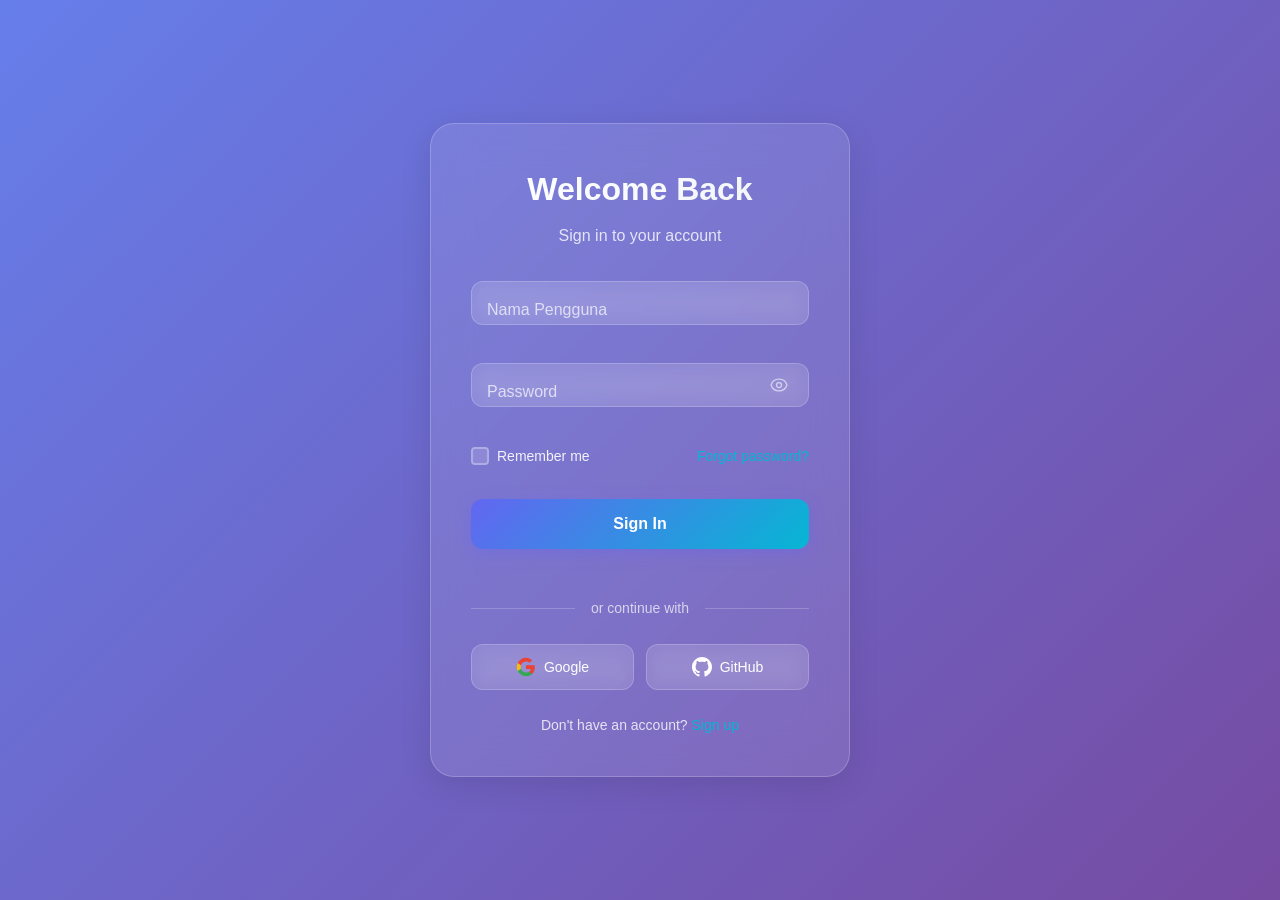
==== loginn/index.html @ 23e76a85 "Update index.html" ====
<!DOCTYPE html>
<html lang="en">
<head>
    <meta charset="UTF-8">
    <meta name="viewport" content="width=device-width, initial-scale=1.0">
    <title>Glassmorphism Login Form</title>
    <meta name="description" content="Frosted-glass login form with backdrop blur, floating labels and social sign-in.">
    <meta name="author" content="Aigars Silkalns / Colorlib">
    <link rel="canonical" href="https://puikinsh.github.io/login-forms/forms/glassmorphism/">
    <link rel="icon" type="image/svg+xml" href="data:image/svg+xml,<svg xmlns='http://www.w3.org/2000/svg' viewBox='0 0 100 100'><circle cx='50' cy='50' r='48' fill='%236366f1'/><text x='50' y='68' font-size='60' text-anchor='middle' fill='white' font-family='system-ui,sans-serif'>L</text></svg>">
    <meta property="og:type" content="website">
    <meta property="og:title" content="Glassmorphism Login Form">
    <meta property="og:description" content="Frosted-glass login form with backdrop blur, floating labels and social sign-in.">
    <meta property="og:url" content="https://puikinsh.github.io/login-forms/forms/glassmorphism/">
    <meta property="og:image" content="https://puikinsh.github.io/login-forms/assets/screenshots/glassmorphism.png">
    <meta name="twitter:card" content="summary_large_image">
    <meta name="twitter:title" content="Glassmorphism Login Form">
    <meta name="twitter:description" content="Frosted-glass login form with backdrop blur, floating labels and social sign-in.">
    <meta name="twitter:image" content="https://puikinsh.github.io/login-forms/assets/screenshots/glassmorphism.png">
    <link rel="stylesheet" href="style.css">
</head>
<body>
    <div class="login-container">
        <div class="login-card">
            <div class="login-header">
                <h2>Welcome Back</h2>
                <p>Sign in to your account</p>
            </div>
            
            <form class="login-form" id="registerForm" novalidate>
                <div class="form-group">
                    <div class="input-wrapper">
                        <input type="nama pengguna" id="username" name="nama pengguna" required autocomplete="nama pengguna">
                        <label for="email">Nama Pengguna</label>
                        <span class="focus-border"></span>
                    </div>
                    <span class="error-message" id="nama error"></span>
                </div>

                <div class="form-group">
                    <div class="input-wrapper password-wrapper">
                        <input type="password" id="password" name="password" required autocomplete="current-password">
                        <label for="password">Password</label>
                        <button type="button" class="password-toggle" id="passwordToggle" aria-label="Toggle password visibility">
                            <span class="eye-icon"></span>
                        </button>
                        <span class="focus-border"></span>
                    </div>
                    <span class="error-message" id="passwordError"></span>
                </div>

                <div class="form-options">
                    <label class="remember-wrapper">
                        <input type="checkbox" id="remember" name="remember">
                        <span class="checkbox-label">
                            <span class="checkmark"></span>
                            Remember me
                        </span>
                    </label>
                    <a href="#" class="forgot-password">Forgot password?</a>
                </div>

                <button type="submit" class="login-btn btn">
                    <span class="btn-text">Sign In</span>
                    <span class="btn-loader"></span>
                </button>
                <div id="alertBox" class="alert" style="display:none;"></div>
            </form>
           <div class="divider">
                <span>or continue with</span>
           </div>

            <div class="social-login">
                <button type="button" class="social-btn google-btn">
                    <span class="social-icon google-icon"></span>
                    Google
                </button>
                <button type="button" class="social-btn github-btn">
                    <span class="social-icon github-icon"></span>
                    GitHub
                </button>
            </div>

            <div class="signup-link">
                <p>Don't have an account? <a href="#">Sign up</a></p>
            </div>

            <div class="success-message" id="successMessage">
                <div class="success-icon">✓</div>
                <h3>Login Successful!</h3>
                <p>Redirecting to your dashboard...</p>
            </div>
        </div>
    </div>

    <script src="../../shared/js/form-utils.js"></script>
   <script src="js/login.js"></script>
</body>
</html>
---- loginn/style.css ----
/* Glassmorphism Login Form - Complete & Self-Contained */

* {
    margin: 0;
    padding: 0;
    box-sizing: border-box;
}

body {
    font-family: 'Inter', -apple-system, BlinkMacSystemFont, 'Segoe UI', Roboto, sans-serif;
    background: linear-gradient(135deg, #667eea 0%, #764ba2 100%);
    min-height: 100vh;
    display: flex;
    align-items: center;
    justify-content: center;
    padding: 20px;
    line-height: 1.6;
}

.login-container {
    width: 100%;
    max-width: 420px;
    perspective: 1000px;
}

/* Form Group & Input Styles */
.form-group {
    margin-bottom: 24px;
    position: relative;
}

.input-wrapper {
    position: relative;
    display: flex;
    flex-direction: column;
}

.input-wrapper input {
    background: rgba(255, 255, 255, 0.1);
    border: 1px solid rgba(255, 255, 255, 0.2);
    border-radius: 12px;
    padding: 16px 16px 8px 16px;
    color: white;
    font-size: 16px;
    font-weight: 400;
    transition: all 0.3s cubic-bezier(0.4, 0, 0.2, 1);
    width: 100%;
    outline: none;
    -webkit-backdrop-filter: blur(10px);
    backdrop-filter: blur(10px);
}

.input-wrapper input::placeholder {
    color: transparent;
}

.input-wrapper label {
    position: absolute;
    left: 16px;
    top: 16px;
    color: rgba(255, 255, 255, 0.7);
    font-size: 16px;
    font-weight: 400;
    transition: all 0.3s cubic-bezier(0.4, 0, 0.2, 1);
    pointer-events: none;
    transform-origin: left top;
}

.input-wrapper input:focus,
.input-wrapper input:valid {
    border-color: #06b6d4;
    background: rgba(255, 255, 255, 0.15);
    transform: translateY(-2px);
    box-shadow: 0 8px 25px rgba(6, 182, 212, 0.2);
}

.input-wrapper input:focus + label,
.input-wrapper input:valid + label {
    transform: translateY(-8px) scale(0.85);
    color: #06b6d4;
    font-weight: 500;
}

.focus-border {
    position: absolute;
    bottom: 0;
    left: 50%;
    width: 0;
    height: 2px;
    background: linear-gradient(90deg, #06b6d4, #6366f1);
    transition: all 0.3s cubic-bezier(0.4, 0, 0.2, 1);
    transform: translateX(-50%);
    border-radius: 2px;
}

.input-wrapper input:focus ~ .focus-border {
    width: 100%;
}

/* Error States */
.error-message {
    display: block;
    color: #ef4444;
    font-size: 12px;
    font-weight: 500;
    margin-top: 6px;
    margin-left: 4px;
    opacity: 0;
    transform: translateY(-10px);
    transition: all 0.3s cubic-bezier(0.4, 0, 0.2, 1);
    background: rgba(239, 68, 68, 0.1);
    padding: 4px 8px;
    border-radius: 6px;
    -webkit-backdrop-filter: blur(10px);
    backdrop-filter: blur(10px);
}

.error-message.show {
    opacity: 1;
    transform: translateY(0);
}

.form-group.error .input-wrapper input {
    border-color: #ef4444;
    background: rgba(239, 68, 68, 0.1);
    animation: shake 0.5s ease-in-out;
}

/* Button Styles */
.btn {
    background: linear-gradient(135deg, #6366f1 0%, #06b6d4 100%);
    border: none;
    border-radius: 12px;
    padding: 16px 24px;
    color: white;
    font-size: 16px;
    font-weight: 600;
    cursor: pointer;
    transition: all 0.3s cubic-bezier(0.4, 0, 0.2, 1);
    position: relative;
    overflow: hidden;
    transform: translateY(0);
    box-shadow: 0 4px 15px rgba(99, 102, 241, 0.4);
}

.btn::before {
    content: '';
    position: absolute;
    top: 0;
    left: -100%;
    width: 100%;
    height: 100%;
    background: linear-gradient(90deg, transparent, rgba(255, 255, 255, 0.2), transparent);
    transition: left 0.5s ease;
}

.btn:hover {
    transform: translateY(-2px);
    box-shadow: 0 8px 25px rgba(99, 102, 241, 0.6);
}

.btn:hover::before {
    left: 100%;
}

.btn:active {
    transform: translateY(0);
}

/* Loading State */
.btn.loading {
    pointer-events: none;
}

.btn-text {
    transition: opacity 0.3s ease;
}

.btn-loader {
    position: absolute;
    top: 50%;
    left: 50%;
    transform: translate(-50%, -50%);
    width: 20px;
    height: 20px;
    border: 2px solid transparent;
    border-top: 2px solid white;
    border-radius: 50%;
    opacity: 0;
    animation: spin 1s linear infinite;
    transition: opacity 0.3s ease;
}

.btn.loading .btn-text {
    opacity: 0;
}

.btn.loading .btn-loader {
    opacity: 1;
}

/* Checkbox Styles */
.remember-wrapper {
    display: flex;
    align-items: center;
    gap: 8px;
    cursor: pointer;
}

.remember-wrapper input[type="checkbox"] {
    display: none;
}

.checkbox-label {
    color: rgba(255, 255, 255, 0.9);
    font-size: 14px;
    cursor: pointer;
    user-select: none;
    display: flex;
    align-items: center;
    gap: 8px;
}

.checkmark {
    width: 18px;
    height: 18px;
    border: 2px solid rgba(255, 255, 255, 0.3);
    border-radius: 4px;
    display: flex;
    align-items: center;
    justify-content: center;
    transition: all 0.3s cubic-bezier(0.4, 0, 0.2, 1);
    flex-shrink: 0;
    background: rgba(255, 255, 255, 0.1);
    -webkit-backdrop-filter: blur(10px);
    backdrop-filter: blur(10px);
}

.remember-wrapper input[type="checkbox"]:checked ~ .checkbox-label .checkmark {
    background: #06b6d4;
    border-color: #06b6d4;
    transform: scale(1.1);
}

.remember-wrapper input[type="checkbox"]:checked ~ .checkbox-label .checkmark::after {
    content: '✓';
    color: white;
    font-size: 11px;
    font-weight: bold;
    animation: checkmarkPop 0.3s cubic-bezier(0.68, -0.55, 0.265, 1.55);
}

/* Success Message */
.success-message {
    display: none;
    text-align: center;
    padding: 40px 20px;
    opacity: 0;
    transform: translateY(20px);
    transition: all 0.5s cubic-bezier(0.4, 0, 0.2, 1);
}

.success-message.show {
    display: block;
    opacity: 1;
    transform: translateY(0);
}

.success-icon {
    width: 60px;
    height: 60px;
    background: #22c55e;
    border-radius: 50%;
    display: flex;
    align-items: center;
    justify-content: center;
    font-size: 24px;
    color: white;
    margin: 0 auto 20px;
    animation: successPulse 0.6s cubic-bezier(0.68, -0.55, 0.265, 1.55);
}

.success-message h3 {
    color: white;
    font-size: 1.5rem;
    margin-bottom: 8px;
}

.success-message p {
    color: rgba(255, 255, 255, 0.8);
    font-size: 1rem;
}

/* Animations */
@keyframes spin {
    0% { transform: translate(-50%, -50%) rotate(0deg); }
    100% { transform: translate(-50%, -50%) rotate(360deg); }
}

@keyframes shake {
    0%, 100% { transform: translateX(0); }
    25% { transform: translateX(-5px); }
    75% { transform: translateX(5px); }
}

@keyframes checkmarkPop {
    0% { transform: scale(0); }
    50% { transform: scale(1.3); }
    100% { transform: scale(1); }
}

@keyframes successPulse {
    0% { transform: scale(0); }
    50% { transform: scale(1.1); }
    100% { transform: scale(1); }
}

.login-card {
    background: rgba(255, 255, 255, 0.1);
    backdrop-filter: blur(20px);
    -webkit-backdrop-filter: blur(20px);
    border: 1px solid rgba(255, 255, 255, 0.2);
    border-radius: 24px;
    padding: 40px;
    box-shadow: 0 8px 32px rgba(0, 0, 0, 0.1);
    transform: translateY(0);
    transition: all 0.3s cubic-bezier(0.4, 0, 0.2, 1);
    position: relative;
    overflow: hidden;
}

.login-card::before {
    content: '';
    position: absolute;
    top: 0;
    left: -100%;
    width: 100%;
    height: 2px;
    background: linear-gradient(90deg, transparent, #06b6d4, transparent);
    transition: left 0.5s ease;
}

.login-card:hover::before {
    left: 100%;
}

.login-card:hover {
    transform: translateY(-5px);
    box-shadow: 0 12px 40px rgba(0, 0, 0, 0.15);
}

.login-header {
    text-align: center;
    margin-bottom: 32px;
}

.login-header h2 {
    color: white;
    font-size: 2rem;
    font-weight: 700;
    margin-bottom: 8px;
    background: linear-gradient(135deg, #ffffff 0%, #f1f5f9 100%);
    -webkit-background-clip: text;
    background-clip: text;
    -webkit-text-fill-color: transparent;
}

.login-header p {
    color: rgba(255, 255, 255, 0.8);
    font-size: 1rem;
    font-weight: 400;
}

/* Password Toggle Specific Styles */
.password-wrapper {
    position: relative;
}

.password-wrapper input {
    padding-right: 48px;
}

.password-toggle {
    position: absolute;
    right: 12px;
    top: 50%;
    transform: translateY(-50%);
    background: none;
    border: none;
    cursor: pointer;
    padding: 8px;
    color: rgba(255, 255, 255, 0.6);
    transition: color 0.3s cubic-bezier(0.4, 0, 0.2, 1);
    z-index: 2;
}

.password-toggle:hover {
    color: rgba(255, 255, 255, 0.9);
}

.eye-icon {
    display: block;
    width: 20px;
    height: 20px;
    background-image: url("data:image/svg+xml,%3csvg xmlns='http://www.w3.org/2000/svg' fill='none' viewBox='0 0 24 24' stroke='rgba(255,255,255,0.6)' stroke-width='1.5'%3e%3cpath stroke-linecap='round' stroke-linejoin='round' d='M15 12a3 3 0 11-6 0 3 3 0 016 0z'/%3e%3cpath stroke-linecap='round' stroke-linejoin='round' d='M2.458 12C3.732 7.943 7.523 5 12 5c4.478 0 8.268 2.943 9.542 7-1.274 4.057-5.064 7-9.542 7-4.477 0-8.268-2.943-9.542-7z'/%3e%3c/svg%3e");
    background-size: contain;
    background-repeat: no-repeat;
    background-position: center;
    transition: background-image 0.3s cubic-bezier(0.4, 0, 0.2, 1);
}

.eye-icon.show-password {
    background-image: url("data:image/svg+xml,%3csvg xmlns='http://www.w3.org/2000/svg' fill='none' viewBox='0 0 24 24' stroke='rgba(255,255,255,0.6)' stroke-width='1.5'%3e%3cpath stroke-linecap='round' stroke-linejoin='round' d='M3.98 8.223A10.477 10.477 0 001.934 12C3.226 16.338 7.244 19.5 12 19.5c.993 0 1.953-.138 2.863-.395M6.228 6.228A10.45 10.45 0 0112 4.5c4.756 0 8.773 3.162 10.065 7.498a10.523 10.523 0 01-4.293 5.774M6.228 6.228L3 3m3.228 3.228l3.65 3.65m7.894 7.894L21 21m-3.228-3.228l-3.65-3.65m0 0a3 3 0 11-4.243-4.243m4.242 4.242L9.88 9.88'/%3e%3c/svg%3e");
}

/* Form Options */
.form-options {
    display: flex;
    justify-content: space-between;
    align-items: center;
    margin-bottom: 32px;
    flex-wrap: wrap;
    gap: 12px;
}

.forgot-password {
    color: #06b6d4;
    text-decoration: none;
    font-size: 14px;
    font-weight: 500;
    transition: all 0.3s cubic-bezier(0.4, 0, 0.2, 1);
    position: relative;
}

.forgot-password::after {
    content: '';
    position: absolute;
    bottom: -2px;
    left: 0;
    width: 0;
    height: 1px;
    background: #06b6d4;
    transition: width 0.3s cubic-bezier(0.4, 0, 0.2, 1);
}

.forgot-password:hover::after {
    width: 100%;
}

.forgot-password:hover {
    color: white;
}

/* Login Button */
.login-btn {
    width: 100%;
    margin-bottom: 24px;
}

/* Divider */
.divider {
    text-align: center;
    margin: 24px 0;
    position: relative;
    display: flex;
    align-items: center;
    justify-content: center;
}

.divider::before,
.divider::after {
    content: '';
    flex: 1;
    height: 1px;
    background: rgba(255, 255, 255, 0.2);
}

.divider::before {
    margin-right: 16px;
}

.divider::after {
    margin-left: 16px;
}

.divider span {
    color: rgba(255, 255, 255, 0.7);
    font-size: 14px;
    white-space: nowrap;
}

/* Social Login */
.social-login {
    display: flex;
    gap: 12px;
    margin-bottom: 24px;
}

.social-btn {
    flex: 1;
    background: rgba(255, 255, 255, 0.1);
    -webkit-backdrop-filter: blur(10px);
    backdrop-filter: blur(10px);
    border: 1px solid rgba(255, 255, 255, 0.2);
    border-radius: 12px;
    padding: 12px 16px;
    color: white;
    font-size: 14px;
    font-weight: 500;
    cursor: pointer;
    transition: all 0.3s cubic-bezier(0.4, 0, 0.2, 1);
    display: flex;
    align-items: center;
    justify-content: center;
    gap: 8px;
}

.social-btn:hover {
    background: rgba(255, 255, 255, 0.15);
    transform: translateY(-2px);
    box-shadow: 0 4px 15px rgba(0, 0, 0, 0.1);
}

.social-icon {
    width: 20px;
    height: 20px;
    background-size: contain;
    background-repeat: no-repeat;
    background-position: center;
}

.google-icon {
    background-image: url("data:image/svg+xml,%3csvg xmlns='http://www.w3.org/2000/svg' viewBox='0 0 24 24'%3e%3cpath fill='%23ea4335' d='M22.56 12.25c0-.78-.07-1.53-.2-2.25H12v4.26h5.92c-.26 1.37-1.04 2.53-2.21 3.31v2.77h3.57c2.08-1.92 3.28-4.74 3.28-8.09z'/%3e%3cpath fill='%2334a853' d='M12 23c2.97 0 5.46-.98 7.28-2.66l-3.57-2.77c-.98.66-2.23 1.06-3.71 1.06-2.86 0-5.29-1.93-6.16-4.53H2.18v2.84C3.99 20.53 7.7 23 12 23z'/%3e%3cpath fill='%23fbbc05' d='M5.84 14.09c-.22-.66-.35-1.36-.35-2.09s.13-1.43.35-2.09V7.07H2.18C1.43 8.55 1 10.22 1 12s.43 3.45 1.18 4.93l2.85-2.22.81-.62z'/%3e%3cpath fill='%23ea4335' d='M12 5.38c1.62 0 3.06.56 4.21 1.64l3.15-3.15C17.45 2.09 14.97 1 12 1 7.7 1 3.99 3.47 2.18 7.07l3.66 2.84c.87-2.6 3.3-4.53 6.16-4.53z'/%3e%3c/svg%3e");
}

.github-icon {
    background-image: url("data:image/svg+xml,%3csvg xmlns='http://www.w3.org/2000/svg' viewBox='0 0 24 24' fill='white'%3e%3cpath d='M12 0c-6.626 0-12 5.373-12 12 0 5.302 3.438 9.8 8.207 11.387.599.111.793-.261.793-.577v-2.234c-3.338.726-4.033-1.416-4.033-1.416-.546-1.387-1.333-1.756-1.333-1.756-1.089-.745.083-.729.083-.729 1.205.084 1.839 1.237 1.839 1.237 1.07 1.834 2.807 1.304 3.492.997.107-.775.418-1.305.762-1.604-2.665-.305-5.467-1.334-5.467-5.931 0-1.311.469-2.381 1.236-3.221-.124-.303-.535-1.524.117-3.176 0 0 1.008-.322 3.301 1.23.957-.266 1.983-.399 3.003-.404 1.02.005 2.047.138 3.006.404 2.291-1.552 3.297-1.23 3.297-1.23.653 1.653.242 2.874.118 3.176.77.84 1.235 1.911 1.235 3.221 0 4.609-2.807 5.624-5.479 5.921.43.372.823 1.102.823 2.222v3.293c0 .319.192.694.801.576 4.765-1.589 8.199-6.086 8.199-11.386 0-6.627-5.373-12-12-12z'/%3e%3c/svg%3e");
}

/* Signup Link */
.signup-link {
    text-align: center;
}

.signup-link p {
    color: rgba(255, 255, 255, 0.8);
    font-size: 14px;
}

.signup-link a {
    color: #06b6d4;
    text-decoration: none;
    font-weight: 500;
    transition: color 0.3s cubic-bezier(0.4, 0, 0.2, 1);
}

.signup-link a:hover {
    color: white;
}

/* Mobile Responsive */
@media (max-width: 480px) {
    .login-card {
        padding: 24px;
        margin: 10px;
        border-radius: 20px;
    }
    
    .login-header h2 {
        font-size: 1.75rem;
    }
    
    .password-wrapper input {
        padding-right: 44px;
    }
    
    .social-login {
        flex-direction: column;
    }
    
    .form-options {
        flex-direction: column;
        align-items: flex-start;
        gap: 16px;
    }
}
/* === Accessibility: keyboard focus indicators === */
/* Restores visible focus rings for keyboard users without affecting mouse interaction. */
:focus-visible {
    outline: 2px solid currentColor;
    outline-offset: 2px;
    border-radius: 4px;
}

/* Reduced motion: respect user preference. Animations defined per form will tone down. */
@media (prefers-reduced-motion: reduce) {
    *, *::before, *::after {
        animation-duration: 0.01ms !important;
        animation-iteration-count: 1 !important;
        transition-duration: 0.01ms !important;
        scroll-behavior: auto !important;
    }
}

#message{
background: #ff4e4e;
color: white;
text-align: center;
margin-top: 20px;
}

#alertBox{
position: fixed;
top: 20px;
left: 50%;
transform: translateX(-50%);
z-index: 999;
}
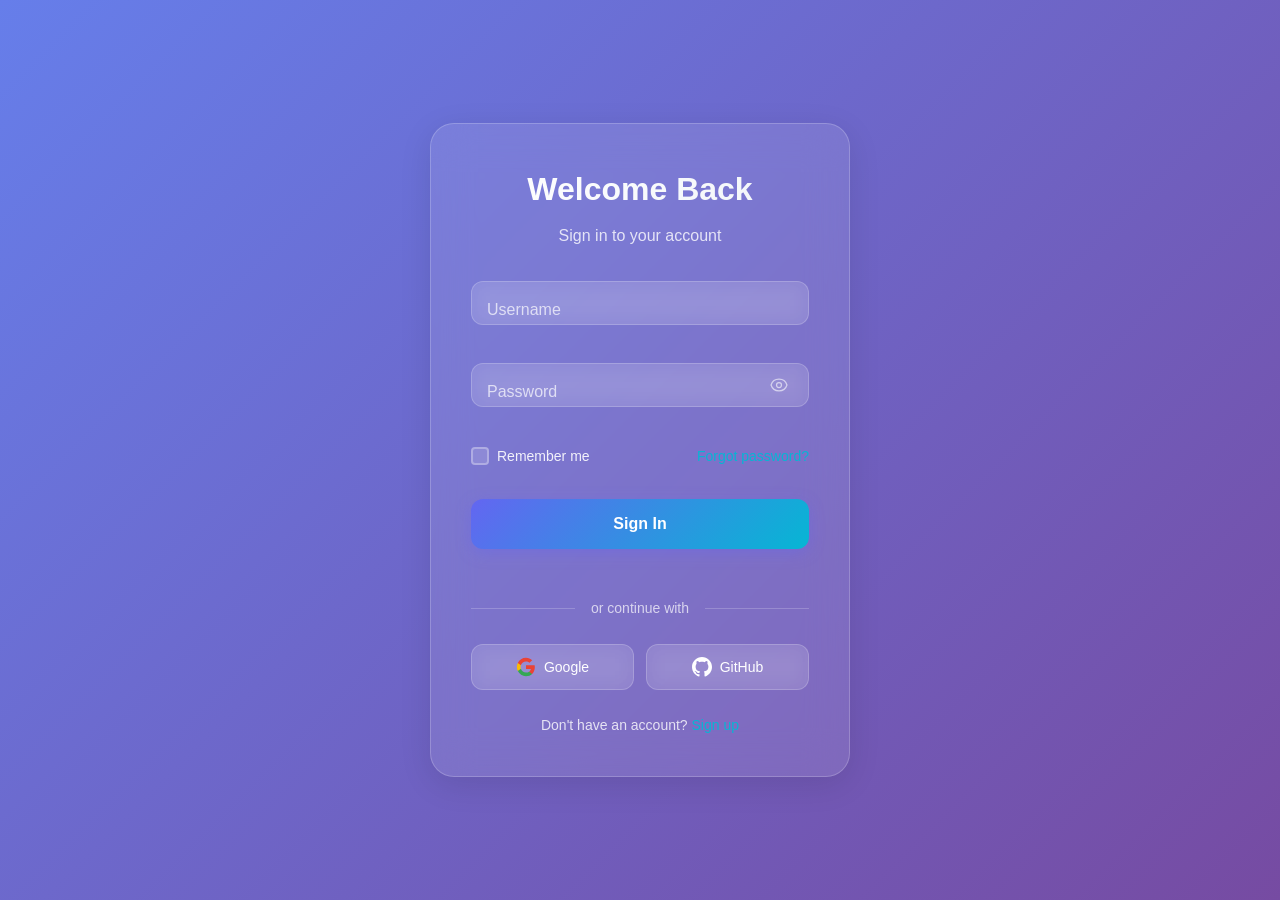
==== commit e92465ad: "Update index.html" ====
--- a/loginn/index.html
+++ b/loginn/index.html
@@ -26,12 +26,12 @@
                 <h2>Welcome Back</h2>
                 <p>Sign in to your account</p>
             </div>
-            
+            <form action="" method="POST">
             <form class="login-form" id="registerForm" novalidate>
                 <div class="form-group">
                     <div class="input-wrapper">
-                        <input type="nama pengguna" id="username" name="nama pengguna" required autocomplete="nama pengguna">
-                        <label for="email">Nama Pengguna</label>
+                        <input type="username" id="username" name="username" required autocomplete="username">
+                        <label for="username">Username</label>
                         <span class="focus-border"></span>
                     </div>
                     <span class="error-message" id="nama error"></span>
@@ -59,6 +59,7 @@
                     </label>
                     <a href="#" class="forgot-password">Forgot password?</a>
                 </div>
+                </form>
 
                 <button type="submit" class="login-btn btn">
                     <span class="btn-text">Sign In</span>
